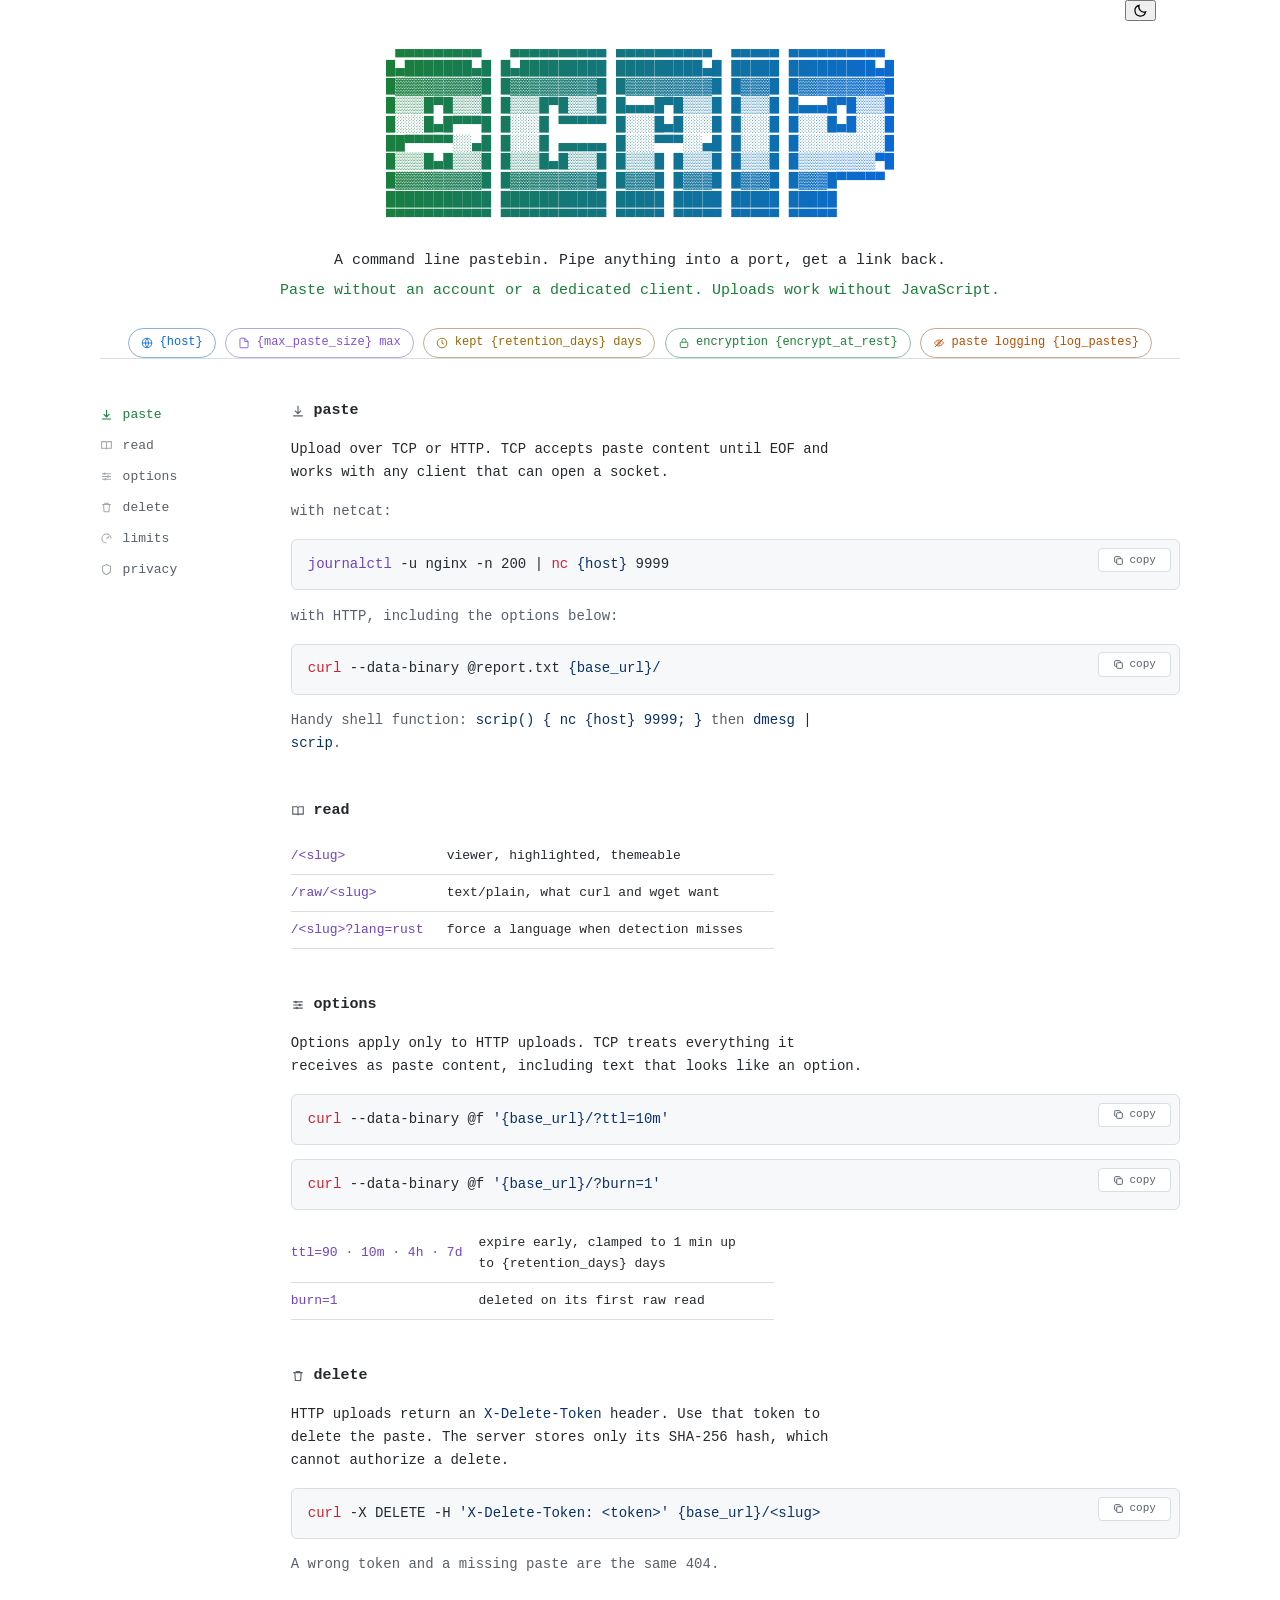
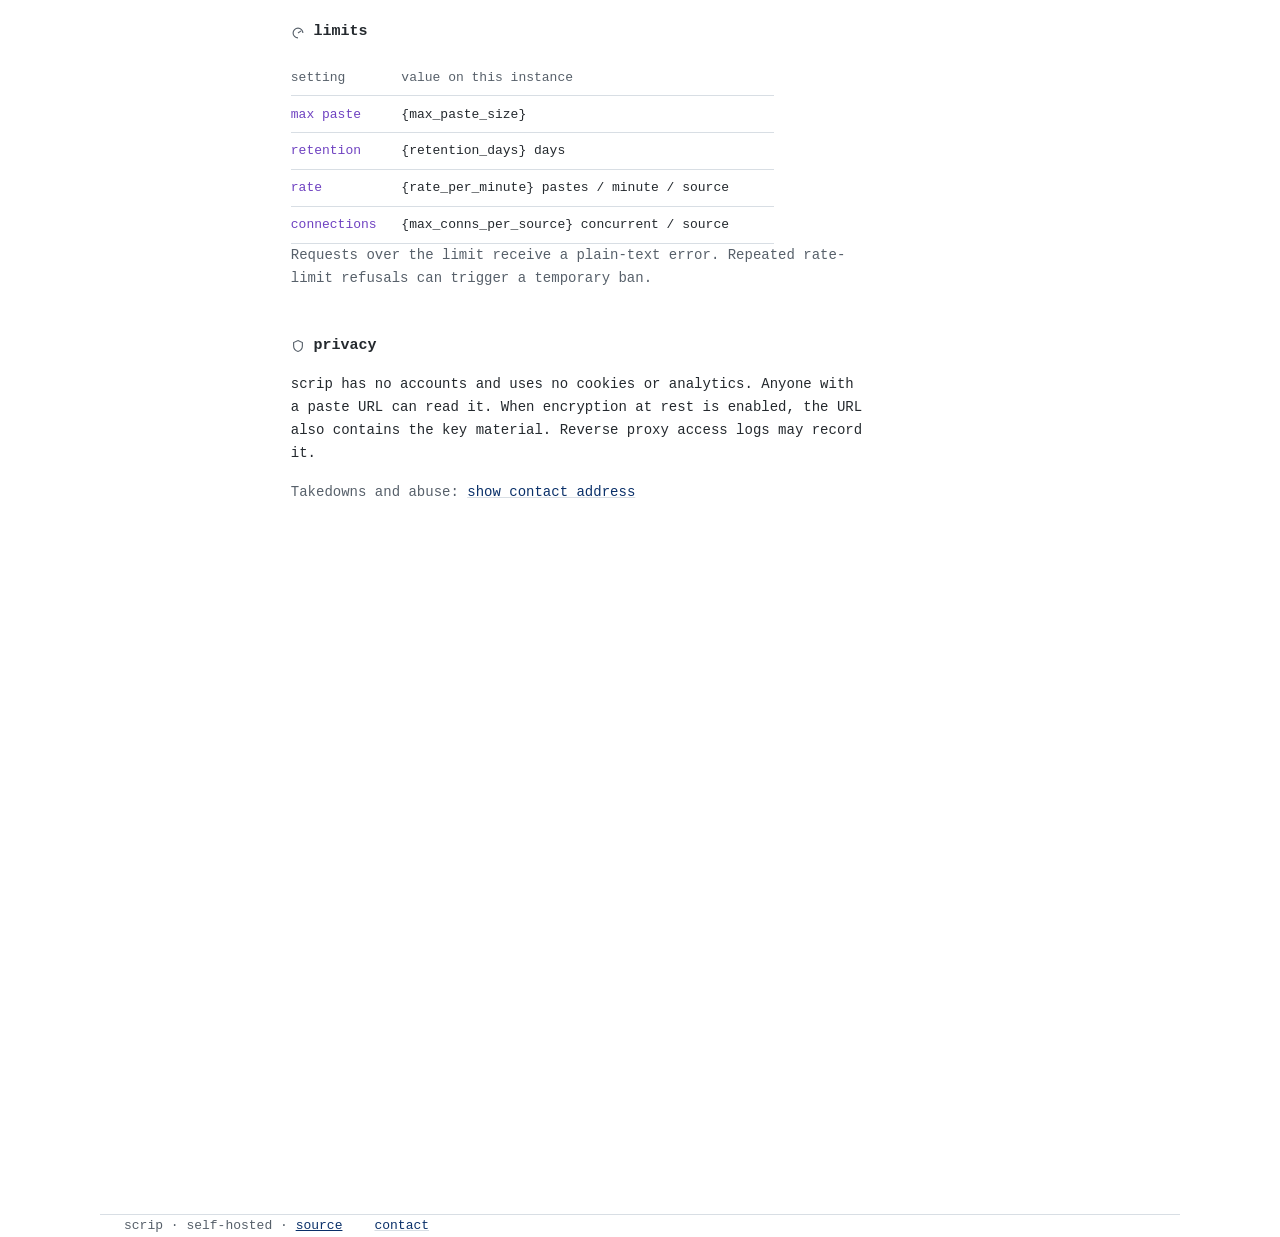
==== assets/index.html @ b4b37901 "feat: introduce scrip terminal pastebin scrip is a self-hosted pastebin written in Rust. Upload from" ====
<!doctype html>
<html lang="en" data-theme="dark">
<head>
<meta charset="utf-8">
<meta name="viewport" content="width=device-width, initial-scale=1">
<title>{host}</title>
<link rel="stylesheet" href="/assets/landing.css">
</head>
<body>
<header class="wrap">
  <div class="top">
    <button id="themetoggle" type="button" aria-label="toggle light and dark">
      <svg class="i-sun" width="15" height="15" viewBox="0 0 16 16" fill="none" stroke="currentColor" stroke-width="1.3"><circle cx="8" cy="8" r="3.2"/><path d="M8 1v2M8 13v2M1 8h2M13 8h2M3.2 3.2l1.4 1.4M11.4 11.4l1.4 1.4M12.8 3.2l-1.4 1.4M4.6 11.4l-1.4 1.4"/></svg>
      <svg class="i-moon" width="15" height="15" viewBox="0 0 16 16" fill="none" stroke="currentColor" stroke-width="1.3"><path d="M13.5 9.5A5.6 5.6 0 0 1 6.5 2.5a5.8 5.8 0 1 0 7 7z"/></svg>
    </button>
  </div>
  <pre class="banner" role="img" aria-label="scrip"> ▄▄▄▄▄▄▄▄▄   ▄▄▄▄▄▄▄▄▄▄ ▄▄▄▄▄▄▄▄▄▄  ▄▄▄▄▄ ▄▄▄▄▄▄▄▄▄▄ 
█▄███████▄█ █▄█████████ █████████▄█ █████ █████████▄█
█▓▓▓▓▓▓▓▓▓█ █▓▓▓▓▓▓▓▓▓█ █▓▓▓▓▓▓▓▓▓█ █▓▓▓█ █▓▓▓▓▓▓▓▓▓█
█▒▒▒█▀█▒▒▒█ █▒▒▒█▀█▒▒▒█ █▄▄▄█▀█▒▒▒█ █▒▒▒█ █▄▄▄█▀█▒▒▒█
█░░░█▄█▀▀▀█ █░░░█ ▀▀▀▀▀ █░░░█▄█░░░█ █░░░█ █░░░█▄█░░░█
██▀▀▀▀▀░░▄█ █░░░█ ▄▄▄▄▄ █░░░▀▀▀░░▄█ █░░░█ █░░░░░░░░░█
█▒▒▒█▄█▒▒▒█ █▒▒▒█▄█▒▒▒█ █▒▒▒█ █▒▒▒█ █▒▒▒█ █▒▒▒▒▒▒▒▒▀█
█▓▓▓▓▓▓▓▓▓█ █▓▓▓▓▓▓▓▓▓█ █▓▓▓█ █▓▓▓█ █▓▓▓█ █▓▓▓█▀▀▀▀▀ 
███████████ ███████████ █████ █████ █████ █████      
▀▀▀▀▀▀▀▀▀▀▀ ▀▀▀▀▀▀▀▀▀▀▀ ▀▀▀▀▀ ▀▀▀▀▀ ▀▀▀▀▀ ▀▀▀▀▀      </pre>

  <p class="tag">A command line pastebin. Pipe anything into a port, get a link back.<b>Paste without an account or a dedicated client. Uploads work without JavaScript.</b></p>
  <div class="meta"><span class="pill url"><svg width="12" height="12" viewBox="0 0 16 16" fill="none" stroke="currentColor" stroke-width="1.3"><circle cx="8" cy="8" r="6.4"/><path d="M1.6 8h12.8M8 1.6a12 12 0 0 1 0 12.8a12 12 0 0 1 0-12.8"/></svg>{host}</span><span class="pill size"><svg width="12" height="12" viewBox="0 0 16 16" fill="none" stroke="currentColor" stroke-width="1.3"><path d="M9 1.6H4a1.4 1.4 0 0 0-1.4 1.4v10A1.4 1.4 0 0 0 4 14.4h8a1.4 1.4 0 0 0 1.4-1.4V6z"/><path d="M9 1.6V6h4.4"/></svg>{max_paste_size} max</span><span class="pill age"><svg width="12" height="12" viewBox="0 0 16 16" fill="none" stroke="currentColor" stroke-width="1.3"><circle cx="8" cy="8" r="6.4"/><path d="M8 4.2V8l2.6 1.6"/></svg>kept {retention_days} days</span><span class="pill enc {enc_tone}"><svg width="12" height="12" viewBox="0 0 16 16" fill="none" stroke="currentColor" stroke-width="1.3"><rect x="3" y="7" width="10" height="7" rx="1.3"/><path d="M5.4 7V4.8a2.6 2.6 0 0 1 5.2 0V7"/></svg>encryption {encrypt_at_rest}</span><span class="pill log {log_tone}"><svg width="12" height="12" viewBox="0 0 16 16" fill="none" stroke="currentColor" stroke-width="1.3"><path d="M2 8s2.4-4 6-4 6 4 6 4-2.4 4-6 4-6-4-6-4z"/><circle cx="8" cy="8" r="1.6"/><path d="M2.6 13.4 13.4 2.6"/></svg>paste logging {log_pastes}</span>
  </div>
</header>

<div class="wrap cols">
  <nav aria-label="sections">
    <a class="on" href="#paste"><svg width="13" height="13" viewBox="0 0 16 16" fill="none" stroke="currentColor" stroke-width="1.3"><path d="M8 2v9M4.5 7.5 8 11l3.5-3.5M2.5 13.5h11"/></svg>paste</a>
    <a href="#read"><svg width="13" height="13" viewBox="0 0 16 16" fill="none" stroke="currentColor" stroke-width="1.3"><path d="M2 3.2h4.4A1.6 1.6 0 0 1 8 4.8v8a1.3 1.3 0 0 0-1.3-1.3H2zM14 3.2H9.6A1.6 1.6 0 0 0 8 4.8v8a1.3 1.3 0 0 1 1.3-1.3H14z"/></svg>read</a>
    <a href="#options"><svg width="13" height="13" viewBox="0 0 16 16" fill="none" stroke="currentColor" stroke-width="1.3"><path d="M2.5 4.5h11M2.5 8h11M2.5 11.5h11"/><circle cx="5.5" cy="4.5" r="1.4" fill="currentColor" stroke="none"/><circle cx="10" cy="8" r="1.4" fill="currentColor" stroke="none"/><circle cx="6.5" cy="11.5" r="1.4" fill="currentColor" stroke="none"/></svg>options</a>
    <a href="#delete"><svg width="13" height="13" viewBox="0 0 16 16" fill="none" stroke="currentColor" stroke-width="1.3"><path d="M2.6 4.2h10.8M6 4.2V2.8h4v1.4M4.4 4.2l.6 9h6l.6-9"/></svg>delete</a>
    <a href="#limits"><svg width="13" height="13" viewBox="0 0 16 16" fill="none" stroke="currentColor" stroke-width="1.3"><path d="M8 13.6A5.6 5.6 0 1 1 13.6 8"/><path d="M8 8l3.6-2.4"/></svg>limits</a>
    <a href="#privacy"><svg width="13" height="13" viewBox="0 0 16 16" fill="none" stroke="currentColor" stroke-width="1.3"><path d="M8 1.8 13 4v4c0 3.2-2.2 5.4-5 6.2C5.2 13.4 3 11.2 3 8V4z"/></svg>privacy</a>
  </nav>

  <div>
    <section id="paste">
      <h2><svg width="14" height="14" viewBox="0 0 16 16" fill="none" stroke="currentColor" stroke-width="1.3"><path d="M8 2v9M4.5 7.5 8 11l3.5-3.5M2.5 13.5h11"/></svg>paste</h2>
      <p>Upload over TCP or HTTP. TCP accepts paste content until EOF and works with any client that can open a socket.</p>
      <p class="note">with netcat:</p>
      <div class="cmd">
        <pre id="x1" data-cmd="journalctl -u nginx -n 200 | nc {host} 9999"><span class="f">journalctl</span> -u nginx -n 200 | <span class="k">nc</span> <span class="s">{host}</span> 9999</pre>
        <button type="button" data-copy="x1"><svg width="11" height="11" viewBox="0 0 16 16" fill="none" stroke="currentColor" stroke-width="1.4"><rect x="5.4" y="5.4" width="8.2" height="8.2" rx="1.2"/><path d="M10.6 5.4V3.6a1.2 1.2 0 0 0-1.2-1.2H3.6a1.2 1.2 0 0 0-1.2 1.2v5.8a1.2 1.2 0 0 0 1.2 1.2h1.8"/></svg>copy</button>
      </div>
      <p class="note">with HTTP, including the options below:</p>
      <div class="cmd">
        <pre id="x2" data-cmd="curl --data-binary @report.txt {base_url}/"><span class="k">curl</span> --data-binary @report.txt <span class="s">{base_url}/</span></pre>
        <button type="button" data-copy="x2"><svg width="11" height="11" viewBox="0 0 16 16" fill="none" stroke="currentColor" stroke-width="1.4"><rect x="5.4" y="5.4" width="8.2" height="8.2" rx="1.2"/><path d="M10.6 5.4V3.6a1.2 1.2 0 0 0-1.2-1.2H3.6a1.2 1.2 0 0 0-1.2 1.2v5.8a1.2 1.2 0 0 0 1.2 1.2h1.8"/></svg>copy</button>
      </div>
      <p class="note">Handy shell function: <code>scrip() { nc {host} 9999; }</code> then <code>dmesg | scrip</code>.</p>
    </section>

    <section id="read">
      <h2><svg width="14" height="14" viewBox="0 0 16 16" fill="none" stroke="currentColor" stroke-width="1.3"><path d="M2 3.2h4.4A1.6 1.6 0 0 1 8 4.8v8a1.3 1.3 0 0 0-1.3-1.3H2zM14 3.2H9.6A1.6 1.6 0 0 0 8 4.8v8a1.3 1.3 0 0 1 1.3-1.3H14z"/></svg>read</h2>
      <table>
        <tr><td>/&lt;slug&gt;</td><td>viewer, highlighted, themeable</td></tr>
        <tr><td>/raw/&lt;slug&gt;</td><td>text/plain, what curl and wget want</td></tr>
        <tr><td>/&lt;slug&gt;?lang=rust</td><td>force a language when detection misses</td></tr>
      </table>
    </section>

    <section id="options">
      <h2><svg width="14" height="14" viewBox="0 0 16 16" fill="none" stroke="currentColor" stroke-width="1.3"><path d="M2.5 4.5h11M2.5 8h11M2.5 11.5h11"/><circle cx="5.5" cy="4.5" r="1.4" fill="currentColor" stroke="none"/><circle cx="10" cy="8" r="1.4" fill="currentColor" stroke="none"/><circle cx="6.5" cy="11.5" r="1.4" fill="currentColor" stroke="none"/></svg>options</h2>
      <p>Options apply only to HTTP uploads. TCP treats everything it receives as paste content, including text that looks like an option.</p>
      <div class="cmd">
        <pre id="x3" data-cmd="curl --data-binary @f '{base_url}/?ttl=10m'"><span class="k">curl</span> --data-binary @f <span class="s">'{base_url}/?ttl=10m'</span></pre>
        <button type="button" data-copy="x3"><svg width="11" height="11" viewBox="0 0 16 16" fill="none" stroke="currentColor" stroke-width="1.4"><rect x="5.4" y="5.4" width="8.2" height="8.2" rx="1.2"/><path d="M10.6 5.4V3.6a1.2 1.2 0 0 0-1.2-1.2H3.6a1.2 1.2 0 0 0-1.2 1.2v5.8a1.2 1.2 0 0 0 1.2 1.2h1.8"/></svg>copy</button>
      </div>
      <div class="cmd">
        <pre id="x3b" data-cmd="curl --data-binary @f '{base_url}/?burn=1'"><span class="k">curl</span> --data-binary @f <span class="s">'{base_url}/?burn=1'</span></pre>
        <button type="button" data-copy="x3b"><svg width="11" height="11" viewBox="0 0 16 16" fill="none" stroke="currentColor" stroke-width="1.4"><rect x="5.4" y="5.4" width="8.2" height="8.2" rx="1.2"/><path d="M10.6 5.4V3.6a1.2 1.2 0 0 0-1.2-1.2H3.6a1.2 1.2 0 0 0-1.2 1.2v5.8a1.2 1.2 0 0 0 1.2 1.2h1.8"/></svg>copy</button>
      </div>
      <table>
        <tr><td>ttl=90 · 10m · 4h · 7d</td><td>expire early, clamped to 1 min up to {retention_days} days</td></tr>
        <tr><td>burn=1</td><td>deleted on its first raw read</td></tr>
      </table>
    </section>

    <section id="delete">
      <h2><svg width="14" height="14" viewBox="0 0 16 16" fill="none" stroke="currentColor" stroke-width="1.3"><path d="M2.6 4.2h10.8M6 4.2V2.8h4v1.4M4.4 4.2l.6 9h6l.6-9"/></svg>delete</h2>
      <p>HTTP uploads return an <code>X-Delete-Token</code> header. Use that token to delete the paste. The server stores only its SHA-256 hash, which cannot authorize a delete.</p>
      <div class="cmd">
        <pre id="x4" data-cmd="curl -X DELETE -H 'X-Delete-Token: &lt;token&gt;' {base_url}/&lt;slug&gt;"><span class="k">curl</span> -X DELETE -H <span class="s">'X-Delete-Token: &lt;token&gt;'</span> <span class="s">{base_url}/&lt;slug&gt;</span></pre>
        <button type="button" data-copy="x4"><svg width="11" height="11" viewBox="0 0 16 16" fill="none" stroke="currentColor" stroke-width="1.4"><rect x="5.4" y="5.4" width="8.2" height="8.2" rx="1.2"/><path d="M10.6 5.4V3.6a1.2 1.2 0 0 0-1.2-1.2H3.6a1.2 1.2 0 0 0-1.2 1.2v5.8a1.2 1.2 0 0 0 1.2 1.2h1.8"/></svg>copy</button>
      </div>
      <p class="note">A wrong token and a missing paste are the same 404.</p>
    </section>

    <section id="limits">
      <h2><svg width="14" height="14" viewBox="0 0 16 16" fill="none" stroke="currentColor" stroke-width="1.3"><path d="M8 13.6A5.6 5.6 0 1 1 13.6 8"/><path d="M8 8l3.6-2.4"/></svg>limits</h2>
      <table>
        <tr><th>setting</th><th>value on this instance</th></tr>
        <tr><td>max paste</td><td>{max_paste_size}</td></tr>
        <tr><td>retention</td><td>{retention_days} days</td></tr>
        <tr><td>rate</td><td>{rate_per_minute} pastes / minute / source</td></tr>
        <tr><td>connections</td><td>{max_conns_per_source} concurrent / source</td></tr>
      </table>
      <p class="note">Requests over the limit receive a plain-text error. Repeated rate-limit refusals can trigger a temporary ban.</p>
    </section>

    <section id="privacy">
      <h2><svg width="14" height="14" viewBox="0 0 16 16" fill="none" stroke="currentColor" stroke-width="1.3"><path d="M8 1.8 13 4v4c0 3.2-2.2 5.4-5 6.2C5.2 13.4 3 11.2 3 8V4z"/></svg>privacy</h2>
      <p>scrip has no accounts and uses no cookies or analytics. Anyone with a paste URL can read it. When encryption at rest is enabled, the URL also contains the key material. Reverse proxy access logs may record it.</p>
      <p class="note">Takedowns and abuse: <button class="mail" type="button" data-u="{contact_user}" data-d="{contact_domain}">show contact address</button></p>
    </section>
  </div>
</div>

<footer class="wrap">
  <span>scrip · self-hosted · <a href="https://github.com/AcidDemon/scrip">source</a></span>
  <span><button class="mail" type="button" data-u="{contact_user}" data-d="{contact_domain}">contact</button></span>
</footer>

<script src="/assets/landing.js"></script>
</body>
</html>
---- assets/landing.css ----
:root {
  --bg: #0d1117; --panel: #11161d; --fg: #c9d1d9; --dim: #8b949e;
  --rule: #21262d; --accent: #7ee787; --str: #a5d6ff; --key: #ff7b72;
  --fn: #d2a8ff; --warn: #f0883e; --bad: #f85149;
  --g1: #7ee787; --g2: #79c0ff;
  --c-url: #79c0ff; --c-size: #d2a8ff; --c-age: #e3b341; --c-enc: #7ee787; --c-log: #f0883e;
}
html[data-theme="light"] {
  --bg: #ffffff; --panel: #f6f8fa; --fg: #24292e; --dim: #57606a;
  --rule: #d8dee4; --accent: #1a7f37; --str: #0a3069; --key: #cf222e;
  --fn: #6f42c1; --warn: #9a6700; --bad: #cf222e;
  --g1: #1a7f37; --g2: #0969da;
  --c-url: #0969da; --c-size: #8250df; --c-age: #9a6700; --c-enc: #1a7f37; --c-log: #bc4c00;
}
* { box-sizing: border-box; }
body {
  margin: 0; background: var(--bg); color: var(--fg);
  font: 14px/1.65 ui-monospace, SFMono-Regular, Menlo, Consolas, monospace;
}
.wrap { max-width: 1080px; margin: 0 auto; padding: 0 1.5rem; }
.offscreen { position: fixed; left: -9999px; top: 0; }

header { padding: 2.5rem 0 2rem; border-bottom: 1px solid var(--rule); }
.top { display: flex; justify-content: flex-end; margin-bottom: 1.25rem; }
.banner {
  margin: 0 auto;
  font-family: "Courier New", Courier, ui-monospace, monospace;
  font-size: min(16px, calc((100vw - 4rem) / 33));
  line-height: 1.17;
  white-space: pre;
  width: max-content;
  max-width: 100%;
  color: var(--g2);
  background: linear-gradient(100deg, var(--g1) 0%, var(--g2) 100%);
  -webkit-background-clip: text; background-clip: text;
  -webkit-text-fill-color: transparent;
}
 }
#themetoggle {
  color: var(--dim); background: none; border: 1px solid var(--rule);
  border-radius: 4px; padding: 0.35rem 0.45rem; cursor: pointer; display: flex;
}
#themetoggle:hover { color: var(--fg); }
html[data-theme="dark"] .i-sun { display: block; } html[data-theme="dark"] .i-moon { display: none; }
html[data-theme="light"] .i-sun { display: none; } html[data-theme="light"] .i-moon { display: block; }

/* max-width:none, or the generic p rule below boxes this at 68ch, flush left. */
.tag { margin: 1.3rem 0 0; font-size: 15px; text-align: center; max-width: none; }
.tag b { display: block; margin-top: 0.35rem; }
.tag b { color: var(--accent); font-weight: 400; }
.meta { margin: 1.5rem 0 0; display: flex; flex-wrap: wrap; justify-content: center; gap: 0.4rem 0.6rem; }
.pill {
  display: inline-flex; align-items: center; gap: 0.4rem;
  border: 1px solid var(--rule); border-radius: 999px;
  padding: 0.25rem 0.75rem; font-size: 12px; color: var(--dim);
}
.pill svg { opacity: 0.7; flex: none; }
/* One hue per fact. Green and orange stay on the two on/off states. */
.pill { color: var(--hue); border-color: color-mix(in srgb, var(--hue) 38%, var(--rule)); }
.pill svg { opacity: 0.9; }
.pill.url { --hue: var(--c-url); } .pill.size { --hue: var(--c-size); }
.pill.age { --hue: var(--c-age); } .pill.enc { --hue: var(--c-enc); }
.pill.log { --hue: var(--c-log); }
/* Green for encryption on or logging off; orange for the opposite settings. */
.pill.good { --hue: var(--c-enc); }
.pill.warn { --hue: var(--c-log); }

.cols { display: grid; grid-template-columns: 17ch 1fr; gap: 3rem; padding: 2.5rem 0 4rem; }
/* Scroll room, or the last sections sit past max scroll and never activate. */
@media (min-width: 821px) { .cols > div { padding-bottom: 70vh; } }
@media (max-width: 820px) { .cols { grid-template-columns: 1fr; gap: 1.5rem; } nav { position: static !important; } }
nav { position: sticky; top: 2.5rem; align-self: start; font-size: 13px; }
nav a {
  display: flex; align-items: center; gap: 0.6rem; color: var(--dim);
  text-decoration: none; padding: 0.3rem 0;
}
nav a svg { opacity: 0.55; flex: none; }
nav a:hover, nav a:focus-visible { color: var(--fg); }
nav a:hover svg { opacity: 1; }
nav a.on { color: var(--accent); }
nav a.on svg { opacity: 1; }

section { scroll-margin-top: 2rem; }
section + section { margin-top: 2.75rem; }
h2 { font-size: 15px; font-weight: 600; margin: 0 0 0.9rem; display: flex; align-items: center; gap: 0.55rem; }
h2 svg { color: var(--dim); flex: none; }
p { margin: 0 0 1rem; max-width: 68ch; }
p.note { color: var(--dim); }
code { color: var(--str); }

.cmd { position: relative; margin: 0 0 0.9rem; }
.cmd pre {
  margin: 0; background: var(--panel); border: 1px solid var(--rule);
  border-radius: 6px; padding: 0.85rem 5.5rem 0.85rem 1rem;
  white-space: pre; overflow-x: auto; line-height: 1.55;
}
.cmd button {
  position: absolute; top: 0.55rem; right: 0.55rem; min-width: 4.6rem;
  display: inline-flex; align-items: center; justify-content: center; gap: 0.35rem;
  font: 11px/1 ui-monospace, monospace; color: var(--dim);
  background: var(--bg); border: 1px solid var(--rule); border-radius: 4px;
  padding: 0.35rem 0.5rem; cursor: pointer; transition: color .12s, border-color .12s;
}
.cmd button:hover { color: var(--fg); }
.cmd button svg { flex: none; }
.cmd button.ok { color: var(--accent); border-color: var(--accent); }
.cmd button.fail { color: var(--bad); border-color: var(--bad); }
.cmd button.ok svg, .cmd button.fail svg { display: none; }

.c { color: var(--dim); } .k { color: var(--key); } .s { color: var(--str); } .f { color: var(--fn); }

table { border-collapse: collapse; width: 100%; max-width: 62ch; font-size: 13px; }
th, td { text-align: left; padding: 0.45rem 1rem 0.45rem 0; border-bottom: 1px solid var(--rule); }
th { color: var(--dim); font-weight: 400; }
td:first-child { color: var(--fn); white-space: nowrap; }

footer {
  border-top: 1px solid var(--rule); padding: 1.5rem 0 3rem;
  color: var(--dim); font-size: 13px; display: flex; flex-wrap: wrap; gap: 0.5rem 2rem;
}
a { color: var(--str); }
.mail { color: var(--str); background: none; border: 0; padding: 0; font: inherit;
        cursor: pointer; text-decoration: underline; text-decoration-color: var(--rule); }
.mail:hover { text-decoration-color: currentColor; }
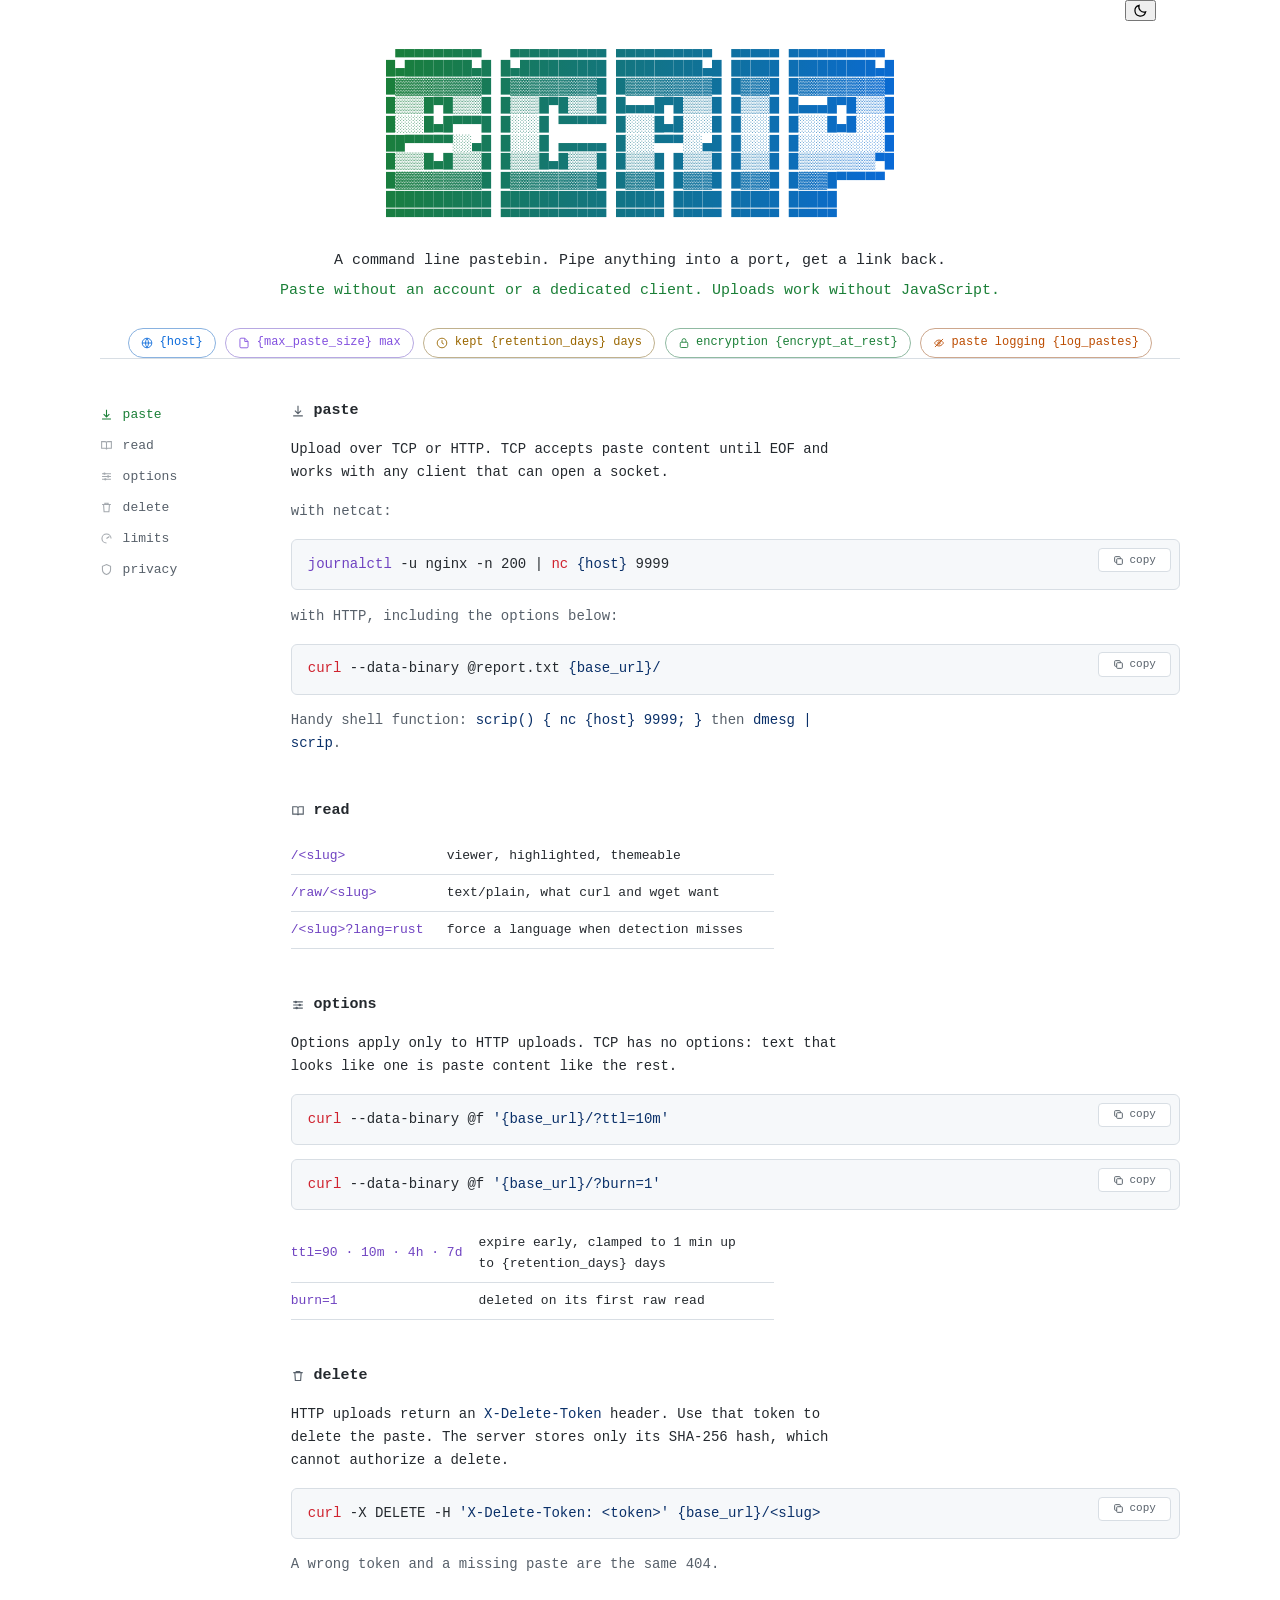
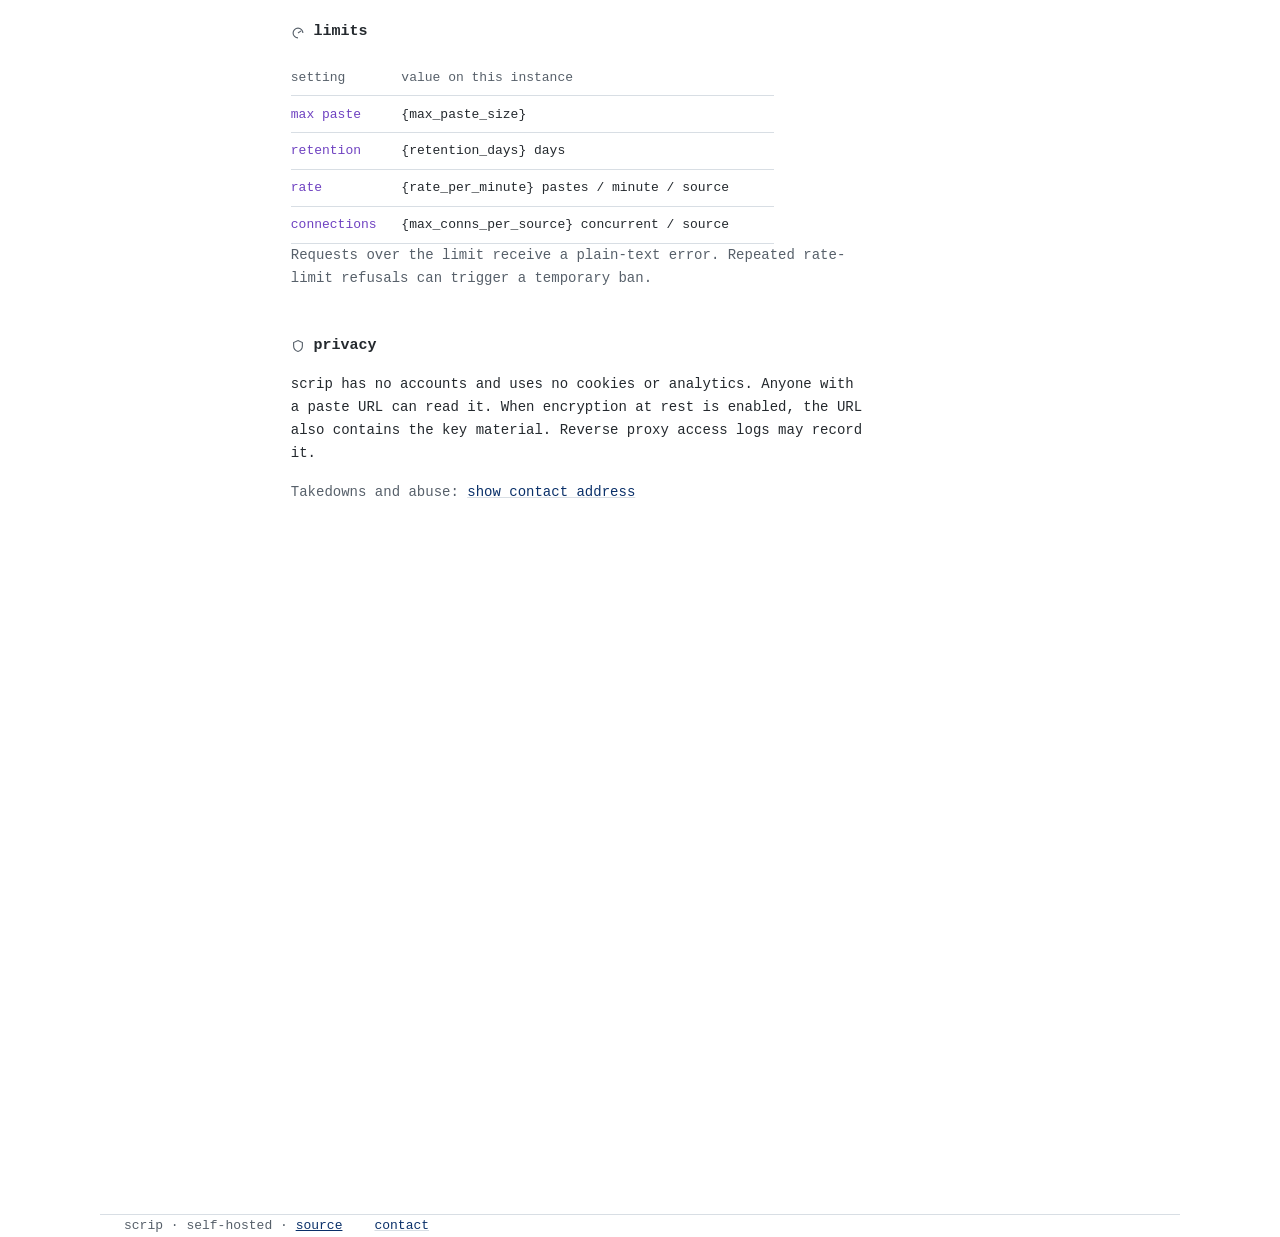
==== commit 651e0eef: "feat: refuse scanner probes on the TCP door Port scanners connect to 9999, send a probe and wait for" ====
--- a/assets/index.html
+++ b/assets/index.html
@@ -68,7 +68,7 @@
 
     <section id="options">
       <h2><svg width="14" height="14" viewBox="0 0 16 16" fill="none" stroke="currentColor" stroke-width="1.3"><path d="M2.5 4.5h11M2.5 8h11M2.5 11.5h11"/><circle cx="5.5" cy="4.5" r="1.4" fill="currentColor" stroke="none"/><circle cx="10" cy="8" r="1.4" fill="currentColor" stroke="none"/><circle cx="6.5" cy="11.5" r="1.4" fill="currentColor" stroke="none"/></svg>options</h2>
-      <p>Options apply only to HTTP uploads. TCP treats everything it receives as paste content, including text that looks like an option.</p>
+      <p>Options apply only to HTTP uploads. TCP has no options: text that looks like one is paste content like the rest.</p>
       <div class="cmd">
         <pre id="x3" data-cmd="curl --data-binary @f '{base_url}/?ttl=10m'"><span class="k">curl</span> --data-binary @f <span class="s">'{base_url}/?ttl=10m'</span></pre>
         <button type="button" data-copy="x3"><svg width="11" height="11" viewBox="0 0 16 16" fill="none" stroke="currentColor" stroke-width="1.4"><rect x="5.4" y="5.4" width="8.2" height="8.2" rx="1.2"/><path d="M10.6 5.4V3.6a1.2 1.2 0 0 0-1.2-1.2H3.6a1.2 1.2 0 0 0-1.2 1.2v5.8a1.2 1.2 0 0 0 1.2 1.2h1.8"/></svg>copy</button>
